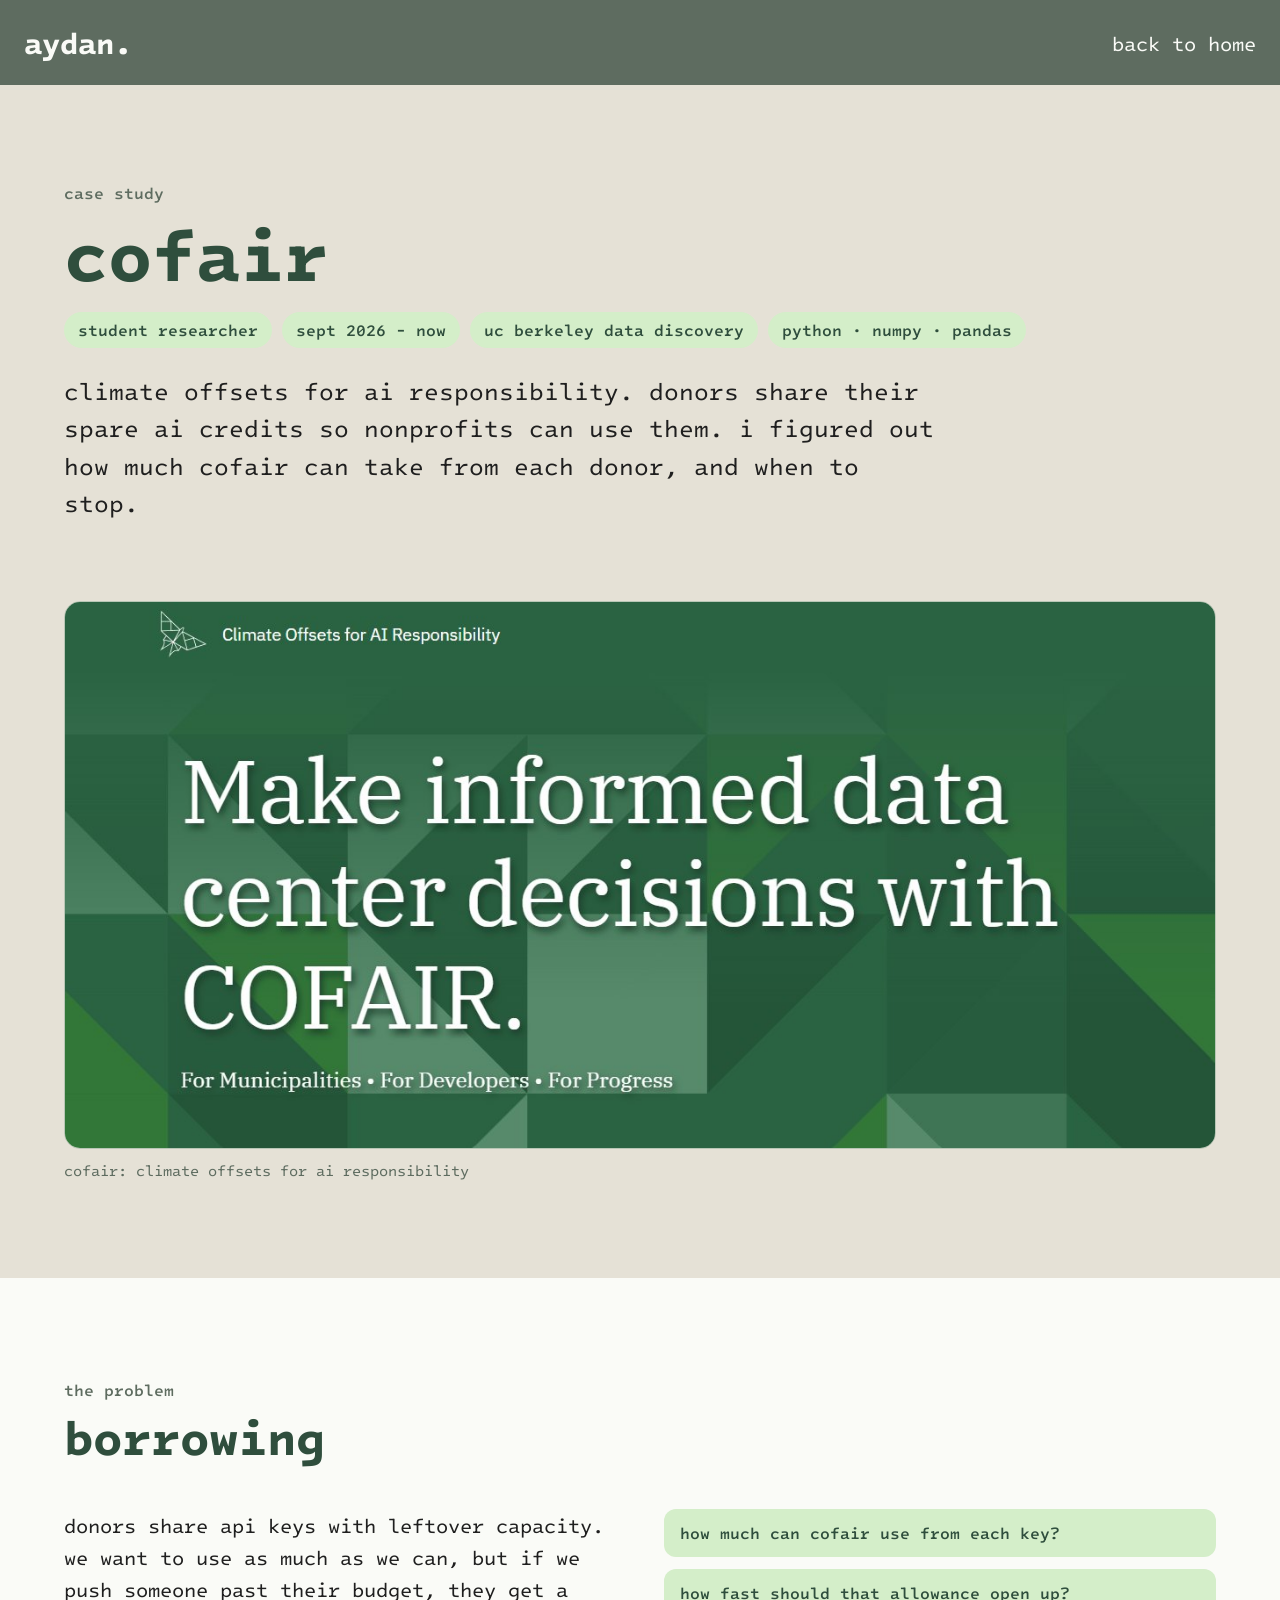
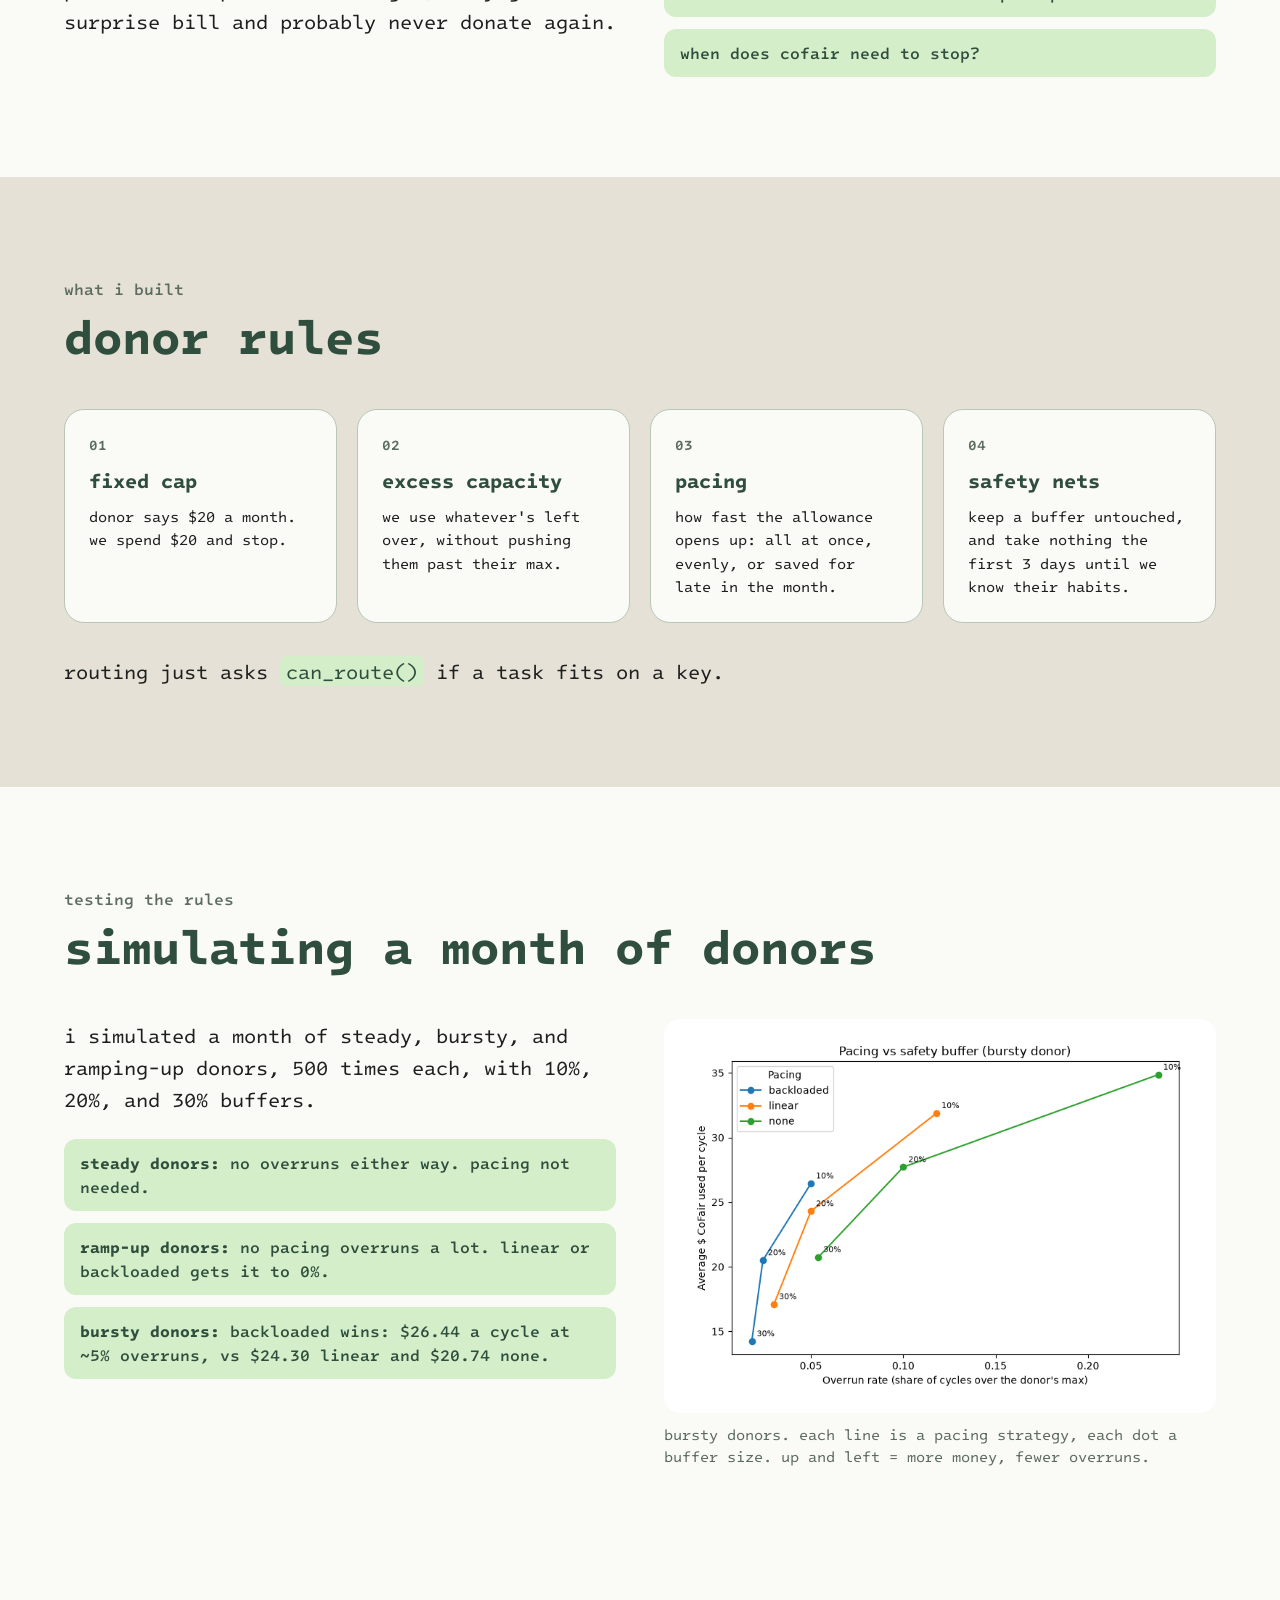
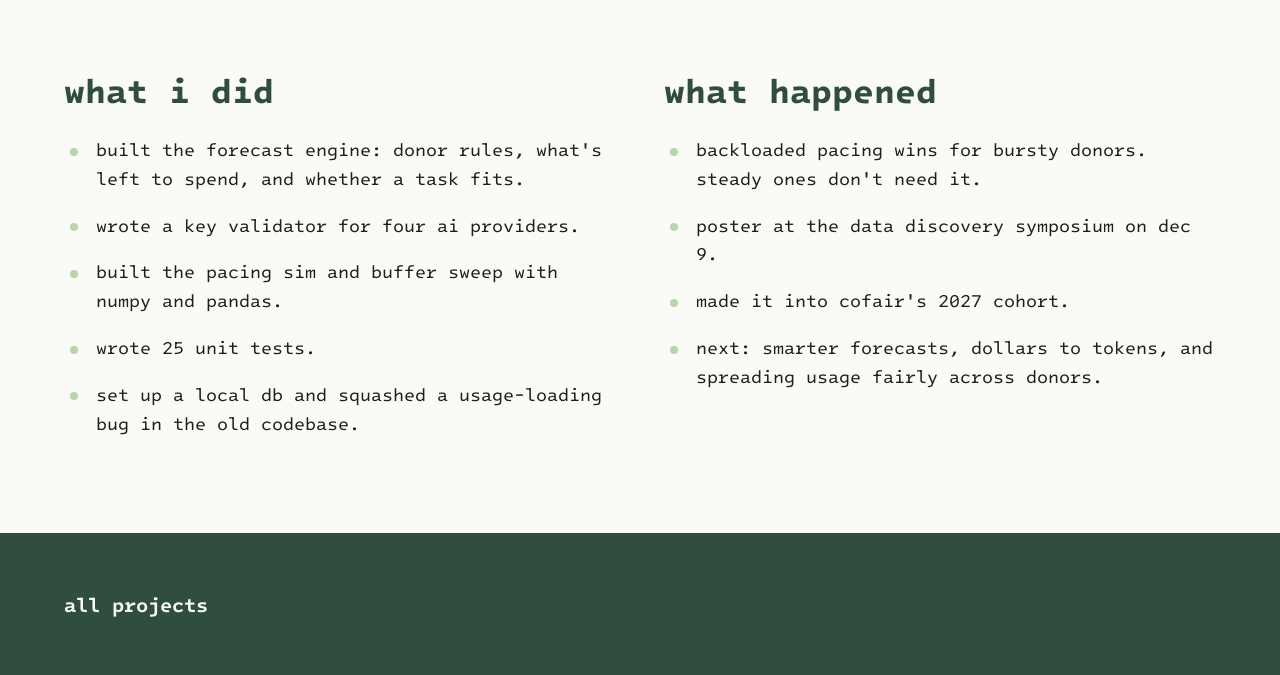
==== cofair.html @ f8b2471d "first version of my site" ====
<!DOCTYPE html>
<html lang="en">
<head>
  <meta charset="UTF-8">
  <meta name="viewport" content="width=device-width, initial-scale=1.0">
  <title>cofair · aydan gonzalez</title>
  <link rel="preconnect" href="https://fonts.googleapis.com">
  <link rel="preconnect" href="https://fonts.gstatic.com" crossorigin>
  <link href="https://fonts.googleapis.com/css2?family=Intel+One+Mono:wght@400;500;600;700&display=swap" rel="stylesheet">
  <link rel="stylesheet" href="styles.css">
</head>
<body>

  <header class="site-header">
    <div class="container">
      <a href="index.html" class="logo">aydan.</a>
      <nav class="nav">
        <a href="index.html#projects" class="nav-link" style="display:inline">back to home</a>
      </nav>
    </div>
  </header>

  <section class="study-intro">
    <div class="container fade">
      <p class="label">case study</p>
      <h1>cofair</h1>
      <div class="chips">
        <span class="chip">student researcher</span>
        <span class="chip">sept 2026 - now</span>
        <span class="chip">uc berkeley data discovery</span>
        <span class="chip">python · numpy · pandas</span>
      </div>
      <p class="summary">climate offsets for ai responsibility. donors share their spare ai credits so nonprofits can use them. i figured out how much cofair can take from each donor, and when to stop.</p>
    </div>
  </section>

  <section class="container media fade">
    <figure>
      <div class="frame wide"><img src="images/cofair-home.jpg" alt="cofair homepage: make informed data center decisions with cofair"></div>
      <figcaption>cofair: climate offsets for ai responsibility</figcaption>
    </figure>
  </section>

  <!-- ===== the problem ===== -->
  <section class="section off">
    <div class="container fade">
      <p class="label">the problem</p>
      <h2>borrowing</h2>
      <div class="mission">
        <p class="mission-text">donors share api keys with leftover capacity. we want to use as much as we can, but if we push someone past their budget, they get a surprise bill and probably never donate again.</p>
        <ul class="checklist">
          <li>how much can cofair use from each key?</li>
          <li>how fast should that allowance open up?</li>
          <li>when does cofair need to stop?</li>
        </ul>
      </div>
    </div>
  </section>

  <!-- ===== donor rules ===== -->
  <section class="section">
    <div class="container fade">
      <p class="label">what i built</p>
      <h2>donor rules</h2>
      <div class="steps">
        <div class="step">
          <span class="step-num">01</span>
          <h3>fixed cap</h3>
          <p>donor says $20 a month. we spend $20 and stop.</p>
        </div>
        <div class="step">
          <span class="step-num">02</span>
          <h3>excess capacity</h3>
          <p>we use whatever's left over, without pushing them past their max.</p>
        </div>
        <div class="step">
          <span class="step-num">03</span>
          <h3>pacing</h3>
          <p>how fast the allowance opens up: all at once, evenly, or saved for late in the month.</p>
        </div>
        <div class="step">
          <span class="step-num">04</span>
          <h3>safety nets</h3>
          <p>keep a buffer untouched, and take nothing the first 3 days until we know their habits.</p>
        </div>
      </div>
      <p class="mission-text section-intro" style="margin-top: 32px; margin-bottom: 0;">routing just asks <code>can_route()</code> if a task fits on a key.</p>
    </div>
  </section>

  <!-- ===== the simulation ===== -->
  <section class="section off">
    <div class="container fade">
      <p class="label">testing the rules</p>
      <h2>simulating a month of donors</h2>
      <div class="mission">
        <div>
          <p class="mission-text">i simulated a month of steady, bursty, and ramping-up donors, 500 times each, with 10%, 20%, and 30% buffers.</p>
          <ul class="checklist" style="margin-top: 24px;">
            <li><b>steady donors:</b> no overruns either way. pacing not needed.</li>
            <li><b>ramp-up donors:</b> no pacing overruns a lot. linear or backloaded gets it to 0%.</li>
            <li><b>bursty donors:</b> backloaded wins: $26.44 a cycle at ~5% overruns, vs $24.30 linear and $20.74 none.</li>
          </ul>
        </div>
        <figure>
          <div class="frame contain chart"><img src="images/cofair-tradeoff.png" alt="chart of average dollars cofair used per cycle vs overrun rate for three pacing strategies with a bursty donor"></div>
          <figcaption>bursty donors. each line is a pacing strategy, each dot a buffer size. up and left = more money, fewer overruns.</figcaption>
        </figure>
      </div>
    </div>
  </section>

  <section class="writeup">
    <div class="container fade">
      <div>
        <h2>what i did</h2>
        <ul>
          <li>built the forecast engine: donor rules, what's left to spend, and whether a task fits.</li>
          <li>wrote a key validator for four ai providers.</li>
          <li>built the pacing sim and buffer sweep with numpy and pandas.</li>
          <li>wrote 25 unit tests.</li>
          <li>set up a local db and squashed a usage-loading bug in the old codebase.</li>
        </ul>
      </div>
      <div>
        <h2>what happened</h2>
        <ul>
          <li>backloaded pacing wins for bursty donors. steady ones don't need it.</li>
          <li>poster at the data discovery symposium on dec 9.</li>
          <li>made it into cofair's 2027 cohort.</li>
          <li>next: smarter forecasts, dollars to tokens, and spreading usage fairly across donors.</li>
        </ul>
      </div>
    </div>
  </section>

  <footer class="study-footer">
    <div class="container">
      <a href="index.html#projects">all projects</a>
    </div>
  </footer>

  <script src="script.js"></script>
</body>
</html>
---- styles.css ----
/* ---------- colors + basics ---------- */
:root {
  --cream: #E5E1D6;
  --header: #5E6C60;
  --dark: #2F4E3D;
  --mint: #D4EEC9;
  --green: #B7D7A6;
  --sage: #B8C7B6;
  --blush: #D6C2B5;
  --off: #FAFBF7;
  --warm: #F6F2EE;
  --pale: #D7E6D8;
  --ink: #1F1F1F;
}

* { box-sizing: border-box; margin: 0; padding: 0; }

html { scroll-behavior: smooth; }

body {
  font-family: "Intel One Mono", ui-monospace, Menlo, Consolas, monospace;
  background: var(--cream);
  color: var(--ink);
  line-height: 1.5;
}

a { color: inherit; text-decoration: none; }
img, video { display: block; width: 100%; height: 100%; object-fit: cover; }

.container { max-width: 1200px; margin: 0 auto; padding: 0 24px; }

/* ---------- header ---------- */
.site-header {
  background: var(--header);
  color: var(--off);
  position: sticky;
  top: 0;
  z-index: 10;
}
.site-header .container {
  display: flex;
  align-items: center;
  justify-content: space-between;
  padding-top: 20px;
  padding-bottom: 20px;
  max-width: 1392px;
}
.logo { font-size: 30px; font-weight: 700; }
.nav { display: flex; align-items: center; gap: 36px; font-size: 20px; }

/* dark green underline that slides in on hover */
.nav-link { position: relative; }
.nav-link::after {
  content: "";
  position: absolute;
  left: 0; bottom: -4px;
  width: 100%; height: 2px;
  background: var(--mint);
  transform: scaleX(0);
  transform-origin: left;
  transition: transform 0.25s ease;
}
.nav-link:hover::after { transform: scaleX(1); }

.pill-btn {
  background: var(--off);
  color: var(--dark);
  font-weight: 600;
  padding: 8px 20px;
  border-radius: 999px;
  transition: background 0.2s;
}
.pill-btn:hover { background: var(--mint); }

/* ---------- buttons ---------- */
.btn {
  display: inline-block;
  font-family: inherit;
  font-size: 18px;
  font-weight: 600;
  padding: 14px 26px;
  border-radius: 12px;
  border: 2px solid var(--dark);
  transition: transform 0.2s, background 0.2s, color 0.2s;
}
.btn:hover { transform: translateY(-2px); }
.btn-primary { background: var(--dark); color: var(--off); }
.btn-primary:hover { background: #24402F; }
.btn-secondary { color: var(--dark); }
.btn-secondary:hover { background: var(--dark); color: var(--off); }

/* ---------- hero ---------- */
.hero .container {
  display: flex;
  align-items: center;
  justify-content: space-between;
  gap: 60px;
  padding-top: 110px;
  padding-bottom: 110px;
}
.hero h1 {
  font-size: clamp(44px, 6vw, 72px);
  line-height: 1.1;
  color: var(--dark);
  margin-bottom: 28px;
}
.hero .tagline { font-size: clamp(18px, 2vw, 24px); max-width: 680px; margin-bottom: 28px; }
.hero .buttons { display: flex; flex-wrap: wrap; gap: 16px; margin-bottom: 28px; }
.contact { display: flex; align-items: center; gap: 18px; color: var(--header); font-size: 18px; }
.contact a { color: var(--ink); transition: color 0.2s, transform 0.2s; }
.contact a:hover { color: var(--dark); transform: translateY(-2px); }
.contact svg { width: 32px; height: 32px; display: block; }

.photo {
  flex-shrink: 0;
  width: 360px;
  height: 360px;
  border-radius: 50%;
  overflow: hidden;
  background: var(--blush);
  border: 6px solid var(--green);
}

/* ---------- placeholders (delete once you add real images) ---------- */
.placeholder {
  display: flex;
  flex-direction: column;
  align-items: center;
  justify-content: center;
  gap: 12px;
  width: 100%;
  height: 100%;
  color: var(--dark);
  font-weight: 500;
  font-size: 16px;
  text-align: center;
}
.play {
  width: 64px; height: 64px;
  border-radius: 50%;
  background: var(--off);
  display: flex; align-items: center; justify-content: center;
}
.play svg { width: 24px; height: 24px; margin-left: 3px; }

/* ---------- sections ---------- */
.section { padding: 100px 0; }
.section.off { background: var(--off); }
.section.warm { background: var(--warm); }
.label { font-size: 16px; font-weight: 500; color: var(--header); margin-bottom: 6px; }
.section h2 { font-size: clamp(32px, 4vw, 48px); color: var(--dark); line-height: 1.2; margin-bottom: 44px; }

/* ---------- project cards ---------- */
.cards { display: grid; grid-template-columns: repeat(3, 1fr); gap: 24px; }
.card {
  display: flex;
  flex-direction: column;
  background: var(--off);
  border: 1px solid var(--sage);
  border-radius: 20px;
  overflow: hidden;
  transition: transform 0.25s ease, box-shadow 0.25s ease;
}
.card:hover { transform: translateY(-6px); box-shadow: 0 14px 30px rgba(47, 78, 61, 0.15); }
.card-media { height: 220px; background: var(--sage); }
.card-media.contain { background: #fff; }
.card-media.contain img { object-fit: contain; padding: 12px; }
.card-body { padding: 24px; display: flex; flex-direction: column; gap: 10px; flex: 1; }
.card h3 { font-size: 24px; color: var(--dark); line-height: 1.25; }
.card p { font-size: 16px; line-height: 1.5; }
.tags { font-size: 14px; font-weight: 500; color: var(--header); }
.read-more { margin-top: auto; padding-top: 6px; font-weight: 600; color: var(--dark); }

.more {
  margin-top: 48px;
  background: var(--warm);
  border-radius: 20px;
  padding: 32px 40px;
  display: flex;
  align-items: center;
  justify-content: space-between;
  gap: 32px;
}
.more h3 { font-size: 24px; color: var(--dark); margin-bottom: 14px; }

.chips { display: flex; flex-wrap: wrap; gap: 10px; }
.chip {
  background: var(--mint);
  color: var(--dark);
  font-size: 16px;
  font-weight: 500;
  padding: 6px 14px;
  border-radius: 999px;
}
.chip.light { background: var(--off); }

/* ---------- about ---------- */
.about-cols { display: grid; grid-template-columns: 1fr 1fr; gap: 80px; }
.about-text p { font-size: 20px; line-height: 1.6; margin-bottom: 20px; }
.about-cols h3 { font-size: 24px; color: var(--dark); margin-bottom: 18px; }

/* ---------- climbing + lifting ---------- */
.halves { display: grid; grid-template-columns: 1fr 1fr; gap: 24px; }
.panel { border-radius: 24px; padding: 36px; display: flex; flex-direction: column; gap: 20px; }
.panel.climb { background: var(--mint); }
.panel.lift { background: var(--pale); }
.panel h3 { font-size: 34px; color: var(--dark); }
.panel > p { font-size: 18px; line-height: 1.55; }
.climb-photo { aspect-ratio: 4 / 5; border-radius: 16px; overflow: hidden; background: var(--green); }

.hevy { background: var(--off); border-radius: 16px; padding: 24px; display: flex; flex-direction: column; gap: 16px; }
.hevy-top { display: flex; justify-content: space-between; align-items: center; font-size: 15px; }
.live { display: flex; align-items: center; gap: 8px; font-weight: 600; color: var(--dark); }
.live::before { content: ""; width: 10px; height: 10px; border-radius: 50%; background: #4CAF50; }
.handle { color: var(--header); font-weight: 500; }
.stats { display: grid; grid-template-columns: repeat(3, 1fr); gap: 12px; }
.stat { background: var(--warm); border-radius: 12px; padding: 14px 16px; }
.stat b { display: block; font-size: 24px; color: var(--dark); }
.stat span { font-size: 13px; color: var(--header); font-weight: 500; }
.small-label { font-size: 15px; font-weight: 600; color: var(--header); }
.workout {
  display: flex; justify-content: space-between; align-items: center;
  padding: 12px 0;
  border-top: 1px solid var(--sage);
}
.workout b { display: block; color: var(--dark); }
.workout span, .workout small { font-size: 13px; color: var(--header); }
.text-link { font-weight: 600; color: var(--dark); }
.text-link:hover { text-decoration: underline; }

/* ---------- footer ---------- */
.site-footer { background: var(--dark); color: var(--off); padding: 72px 0; }
.site-footer .container { display: flex; justify-content: space-between; align-items: flex-end; gap: 32px; }
.site-footer h2 { font-size: clamp(30px, 4vw, 44px); margin-bottom: 10px; }
.site-footer p { color: var(--mint); }
.footer-links { display: flex; flex-direction: column; align-items: flex-end; gap: 10px; font-size: 20px; font-weight: 600; }
.footer-links a:hover { color: var(--mint); }

/* ---------- case study pages ---------- */
.study-intro { padding: 96px 0 80px; }
.study-intro h1 { font-size: clamp(40px, 6vw, 72px); color: var(--dark); line-height: 1.1; margin: 8px 0 20px; }
.study-intro .summary { font-size: clamp(18px, 2vw, 24px); max-width: 880px; margin-top: 24px; line-height: 1.55; }

.media { display: flex; flex-direction: column; gap: 24px; padding-bottom: 96px; }
.media-main { border-radius: 16px; overflow: hidden; aspect-ratio: 16 / 9; background: var(--pale); }
.media-row { display: grid; grid-template-columns: 1fr 1fr; gap: 24px; }
.media-row > div { border-radius: 16px; overflow: hidden; aspect-ratio: 16 / 9; background: var(--pale); }
.media .video { background: var(--sage); }

.writeup { background: var(--off); padding: 96px 0; }
.writeup .container { display: grid; grid-template-columns: 1fr 1fr; gap: 48px; }
.writeup h2 { font-size: 34px; color: var(--dark); margin-bottom: 20px; }
.writeup ul { list-style: none; display: flex; flex-direction: column; gap: 18px; }
.writeup li { position: relative; padding-left: 32px; font-size: 18px; line-height: 1.6; }
.writeup li b { color: var(--dark); }
.writeup li::before { content: ""; position: absolute; left: 6px; top: 0.7em; width: 8px; height: 8px; border-radius: 50%; background: var(--green); }

.study-footer { background: var(--dark); color: var(--off); padding: 56px 0; font-size: 20px; font-weight: 600; }
.study-footer a:hover { color: var(--mint); }

/* ---------- photos, captions, and video ---------- */
.media-main video { background: #000; object-fit: contain; }
.caption { font-size: 15px; color: var(--header); margin-top: -8px; }
figure { display: flex; flex-direction: column; gap: 10px; }
.frame { border-radius: 16px; overflow: hidden; aspect-ratio: 4 / 3; background: var(--pale); }
.frame.contain { background: #fff; }
.frame.wide { aspect-ratio: auto; background: none; border: 1px solid var(--sage); }
.frame.wide img { height: auto; }
.frame.chart { aspect-ratio: 7 / 5; }
.frame.chart img { padding: 8px; }
.checklist li b { font-weight: 700; }
code { font-family: inherit; background: var(--mint); color: var(--dark); padding: 1px 6px; border-radius: 6px; }
.frame.contain img { object-fit: contain; padding: 16px; }
figcaption { font-size: 15px; color: var(--header); }

/* ---------- the challenge ---------- */
.mission { display: grid; grid-template-columns: 1fr 1fr; gap: 48px; align-items: start; }
.mission-text { font-size: 20px; line-height: 1.6; }
.checklist { list-style: none; display: flex; flex-direction: column; gap: 12px; }
.checklist li {
  background: var(--mint);
  color: var(--dark);
  border-radius: 12px;
  padding: 12px 16px;
  font-size: 16px;
  font-weight: 500;
}

/* ---------- navigation steps ---------- */
.steps { display: grid; grid-template-columns: repeat(4, 1fr); gap: 20px; margin-bottom: 32px; }
.step {
  background: var(--off);
  border: 1px solid var(--sage);
  border-radius: 20px;
  padding: 24px;
  display: flex;
  flex-direction: column;
  gap: 10px;
}
.step-num { font-size: 14px; font-weight: 600; color: var(--header); }
.step h3 { font-size: 20px; color: var(--dark); }
.step p { font-size: 15px; line-height: 1.55; }
.diagrams { margin-bottom: 32px; }
.steps.three { grid-template-columns: repeat(3, 1fr); margin-bottom: 0; }
.section-intro { max-width: 880px; margin-bottom: 36px; }

/* ---------- plaid token handoff ---------- */
.flow { display: grid; grid-template-columns: repeat(4, 1fr); gap: 16px; }
.flow-step {
  position: relative;
  background: var(--warm);
  border-radius: 20px;
  padding: 22px;
  display: flex;
  flex-direction: column;
  gap: 10px;
}
.flow-step p { font-size: 15px; line-height: 1.55; }
.flow-step.mine { background: var(--mint); border: 2px solid var(--dark); }
.mine-tag {
  align-self: flex-start;
  margin-top: auto;
  background: var(--dark);
  color: var(--off);
  font-size: 13px;
  font-weight: 600;
  padding: 4px 10px;
  border-radius: 999px;
}
.hardware .small-label { margin-bottom: 12px; }

/* ---------- fade up on scroll ---------- */
.fade { opacity: 0; transform: translateY(24px); transition: opacity 0.6s ease, transform 0.6s ease; }
.fade.show { opacity: 1; transform: none; }
@media (prefers-reduced-motion: reduce) {
  .fade { opacity: 1; transform: none; transition: none; }
  html { scroll-behavior: auto; }
}

/* ---------- phones + tablets ---------- */
@media (max-width: 900px) {
  .nav { gap: 18px; font-size: 16px; }
  .hero .container { flex-direction: column-reverse; align-items: flex-start; padding-top: 64px; padding-bottom: 64px; gap: 40px; }
  .photo { width: 220px; height: 220px; }
  .cards, .about-cols, .halves, .writeup .container, .media-row, .mission { grid-template-columns: 1fr; }
  .steps, .flow { grid-template-columns: 1fr 1fr; }
  .steps.three { grid-template-columns: 1fr; }
  .about-cols { gap: 40px; }
  .more { flex-direction: column; align-items: flex-start; padding: 28px; }
  .section { padding: 72px 0; }
  .site-footer .container { flex-direction: column; align-items: flex-start; }
  .footer-links { align-items: flex-start; }
}
@media (max-width: 560px) {
  .site-header .container { flex-wrap: wrap; gap: 12px; }
  .nav .nav-link { display: none; }
  .panel { padding: 24px; }
  .steps, .flow { grid-template-columns: 1fr; }
  .stats { grid-template-columns: 1fr 1fr 1fr; gap: 8px; }
  .stat { padding: 12px; }
}
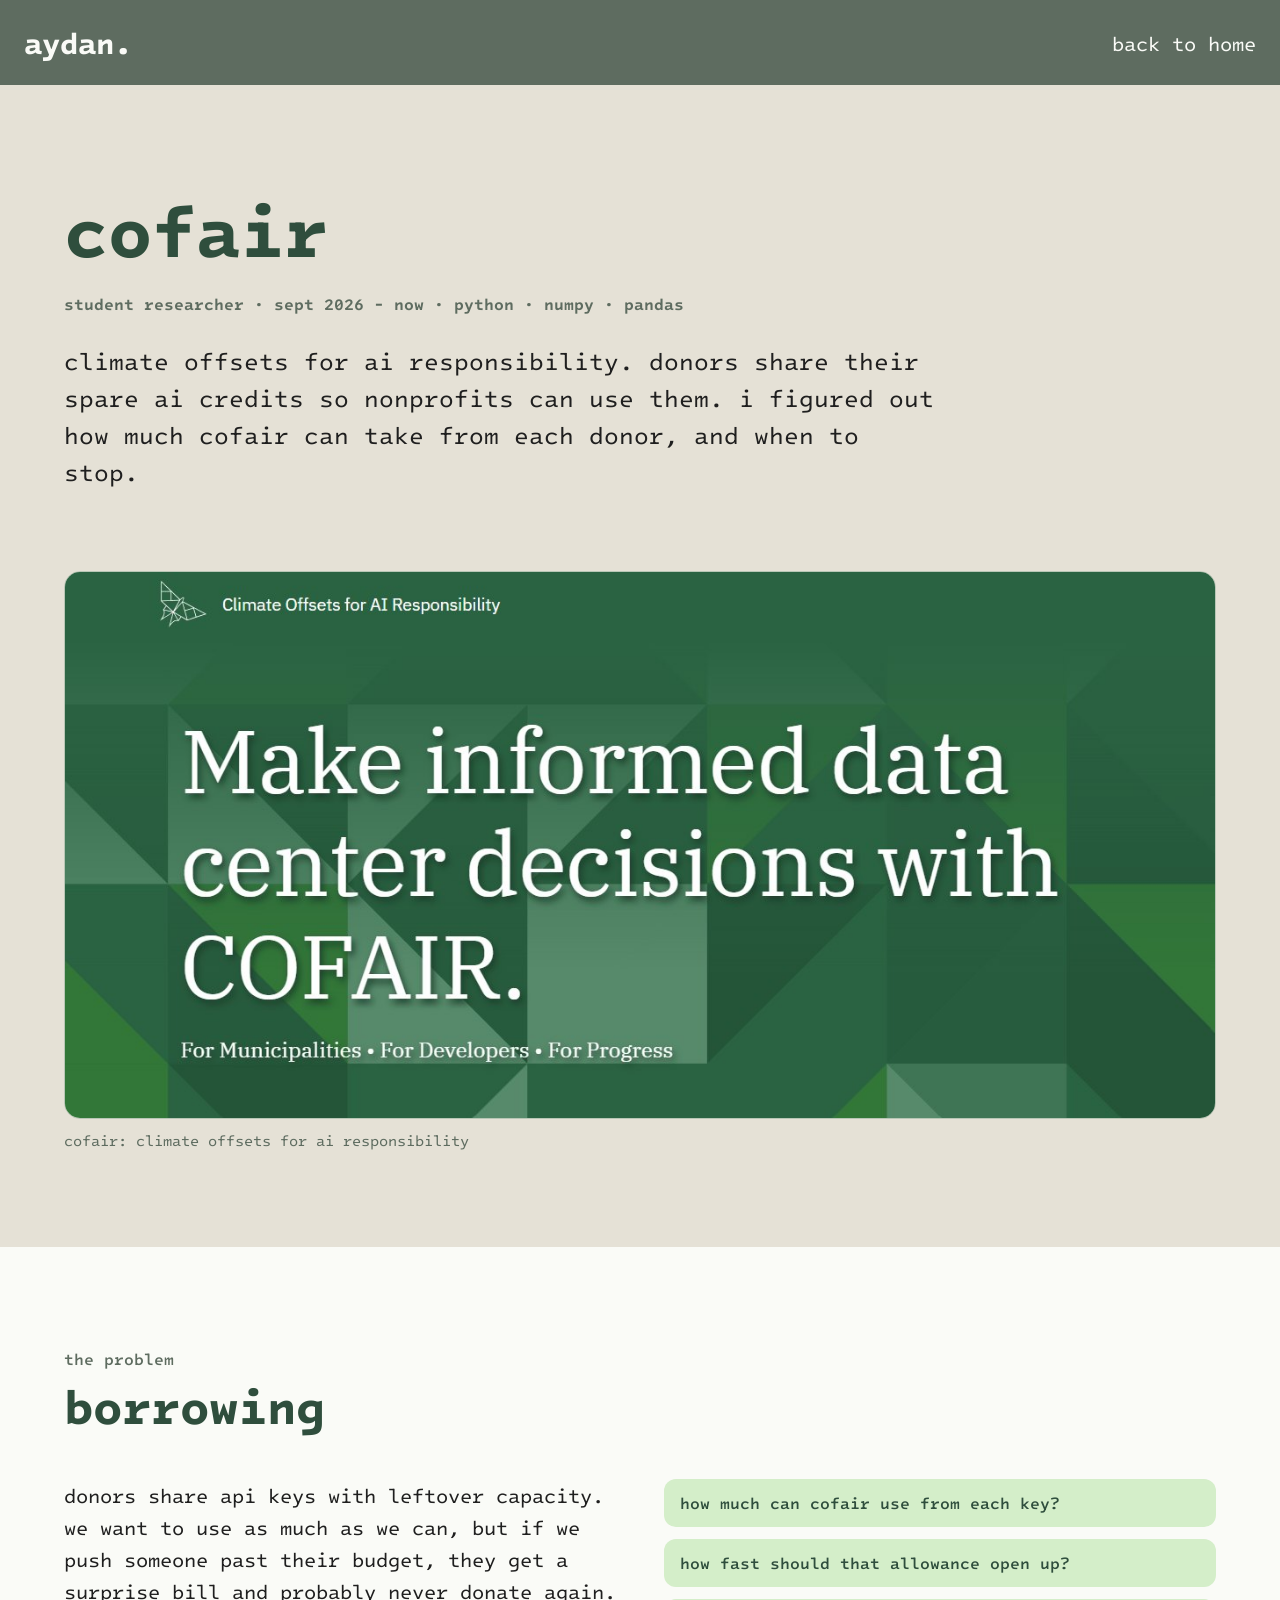
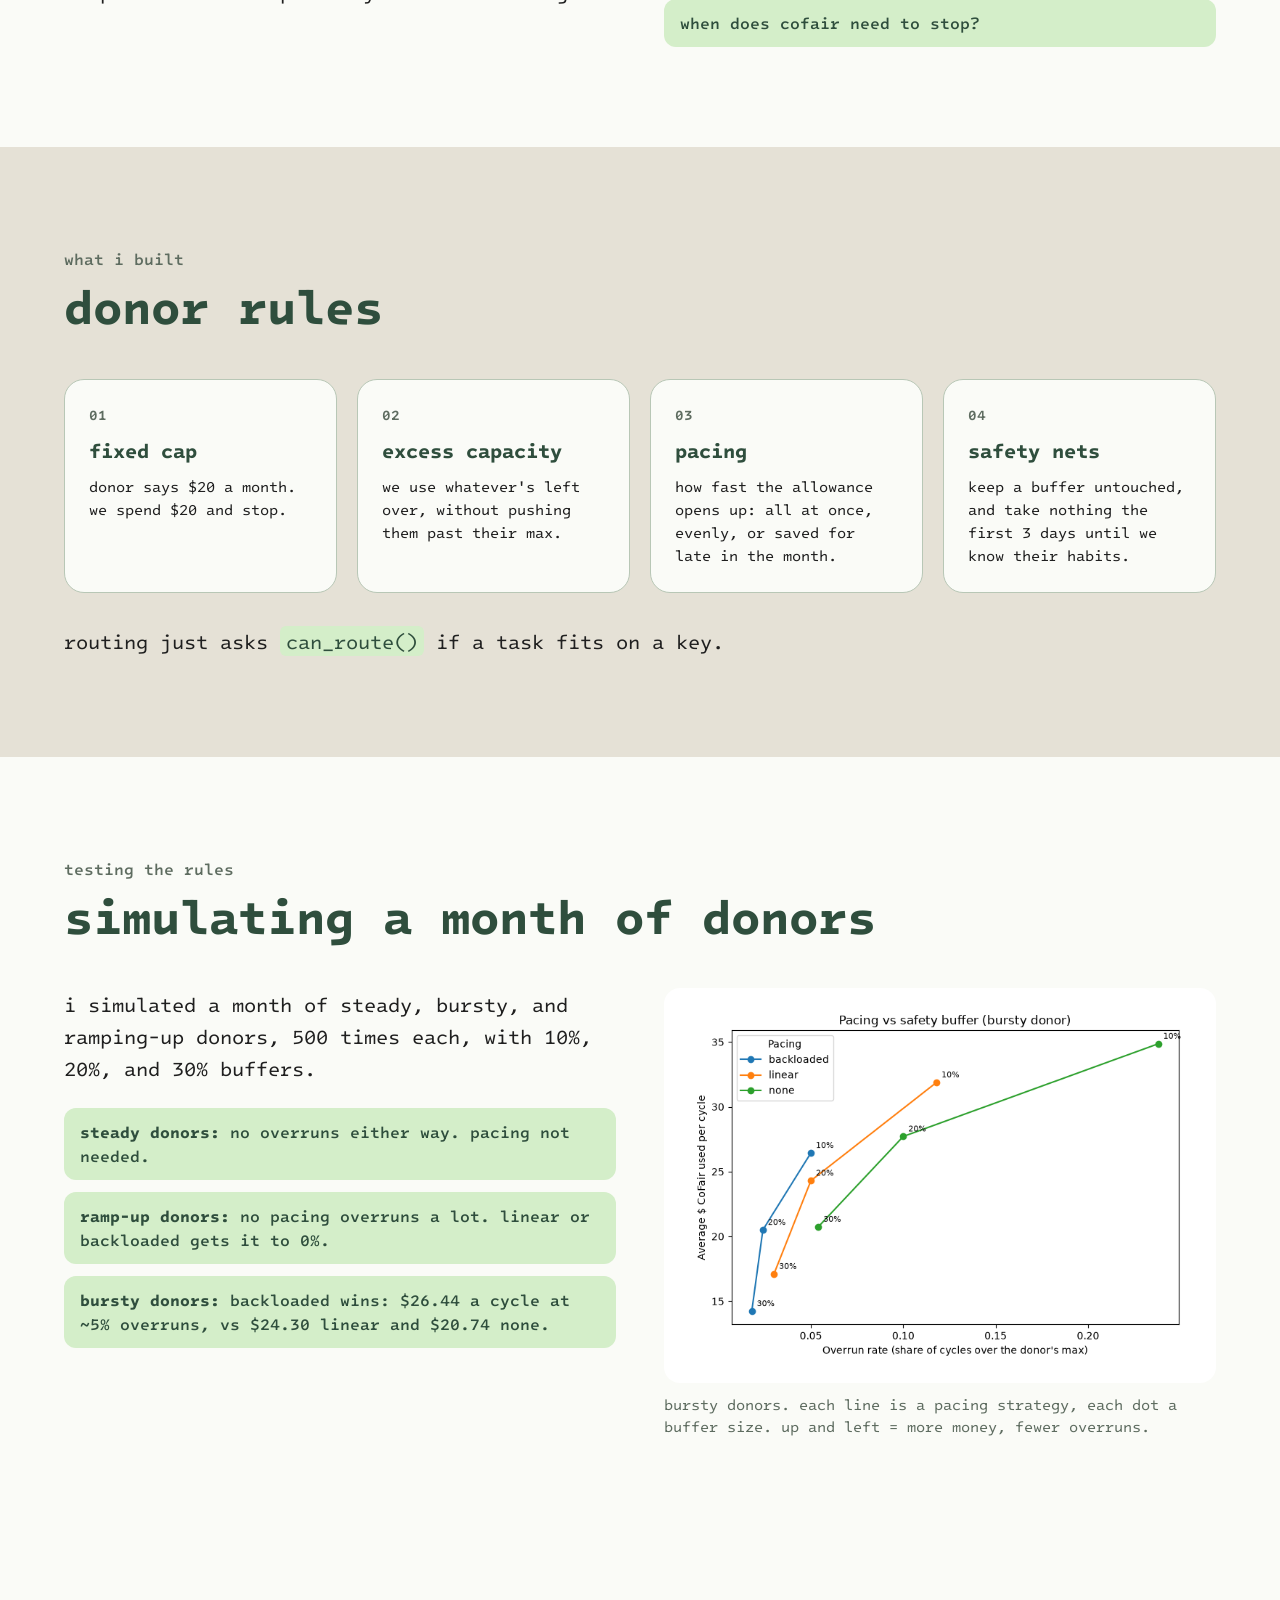
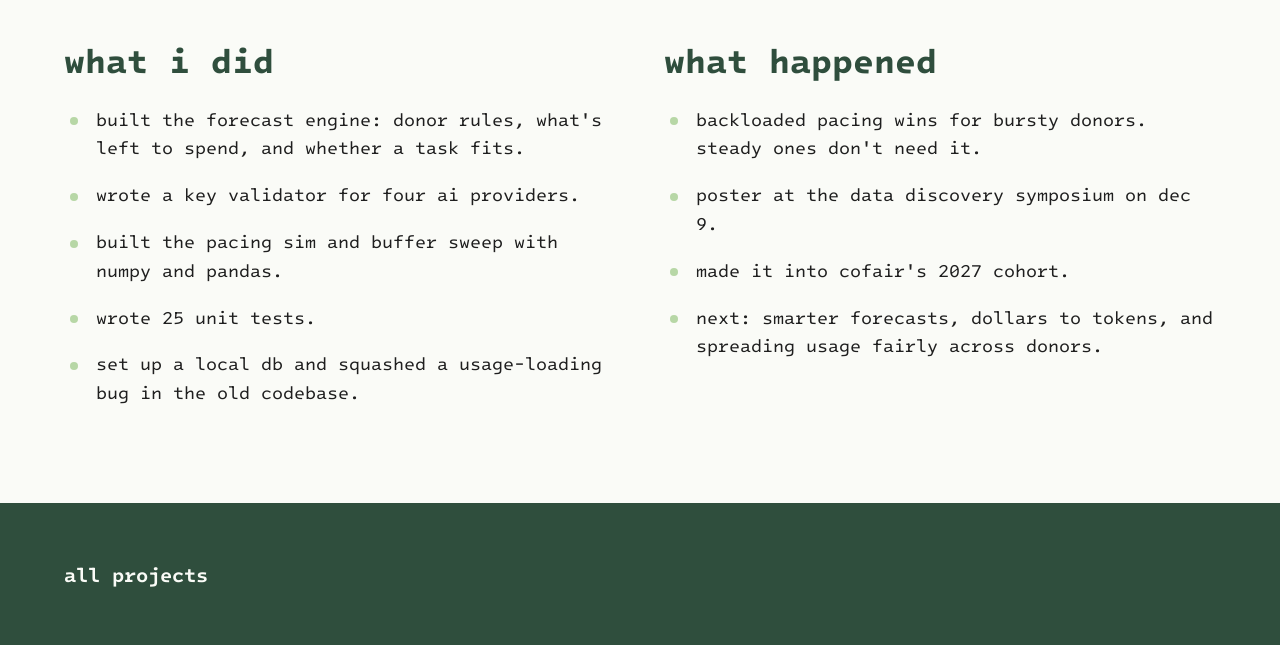
==== commit a7ef41ad: "about photo, little me, green bars" ====
--- a/cofair.html
+++ b/cofair.html
@@ -21,20 +21,14 @@
   </header>
 
   <section class="study-intro">
-    <div class="container fade">
-      <p class="label">case study</p>
+    <div class="container">
       <h1>cofair</h1>
-      <div class="chips">
-        <span class="chip">student researcher</span>
-        <span class="chip">sept 2026 - now</span>
-        <span class="chip">uc berkeley data discovery</span>
-        <span class="chip">python · numpy · pandas</span>
-      </div>
+      <p class="meta">student researcher · sept 2026 - now · python · numpy · pandas</p>
       <p class="summary">climate offsets for ai responsibility. donors share their spare ai credits so nonprofits can use them. i figured out how much cofair can take from each donor, and when to stop.</p>
     </div>
   </section>
 
-  <section class="container media fade">
+  <section class="container media">
     <figure>
       <div class="frame wide"><img src="images/cofair-home.jpg" alt="cofair homepage: make informed data center decisions with cofair"></div>
       <figcaption>cofair: climate offsets for ai responsibility</figcaption>
@@ -43,7 +37,7 @@
 
   <!-- ===== the problem ===== -->
   <section class="section off">
-    <div class="container fade">
+    <div class="container">
       <p class="label">the problem</p>
       <h2>borrowing</h2>
       <div class="mission">
@@ -59,7 +53,7 @@
 
   <!-- ===== donor rules ===== -->
   <section class="section">
-    <div class="container fade">
+    <div class="container">
       <p class="label">what i built</p>
       <h2>donor rules</h2>
       <div class="steps">
@@ -90,7 +84,7 @@
 
   <!-- ===== the simulation ===== -->
   <section class="section off">
-    <div class="container fade">
+    <div class="container">
       <p class="label">testing the rules</p>
       <h2>simulating a month of donors</h2>
       <div class="mission">
@@ -111,7 +105,7 @@
   </section>
 
   <section class="writeup">
-    <div class="container fade">
+    <div class="container">
       <div>
         <h2>what i did</h2>
         <ul>
--- a/styles.css
+++ b/styles.css
@@ -148,6 +148,7 @@
 .section.off { background: var(--off); }
 .section.warm { background: var(--warm); }
 .label { font-size: 16px; font-weight: 500; color: var(--header); margin-bottom: 6px; }
+.tiny { background: var(--mint); padding: 0 10px; border-radius: 8px; }
 .section h2 { font-size: clamp(32px, 4vw, 48px); color: var(--dark); line-height: 1.2; margin-bottom: 44px; }
 
 /* ---------- project cards ---------- */
@@ -195,7 +196,20 @@
 .chip.light { background: var(--off); }
 
 /* ---------- about ---------- */
-.about-cols { display: grid; grid-template-columns: 1fr 1fr; gap: 80px; }
+.about-cols { display: grid; grid-template-columns: 1.4fr 1fr; gap: 64px; align-items: start; }
+.about-left h3 { margin-top: 12px; }
+.stack {
+  background: var(--mint);
+  color: var(--dark);
+  border-radius: 12px;
+  padding: 14px 18px;
+  font-size: 16px;
+  font-weight: 500;
+  line-height: 1.9;
+}
+.stack span { white-space: nowrap; }
+.stack .dot { color: var(--header); }
+.about-photo { aspect-ratio: 4 / 3; border-radius: 20px; overflow: hidden; background: var(--sage); border: 6px solid var(--green); }
 .about-text p { font-size: 20px; line-height: 1.6; margin-bottom: 20px; }
 .about-cols h3 { font-size: 24px; color: var(--dark); margin-bottom: 18px; }
 
@@ -327,15 +341,21 @@
   padding: 4px 10px;
   border-radius: 999px;
 }
-.hardware .small-label { margin-bottom: 12px; }
-
-/* ---------- fade up on scroll ---------- */
-.fade { opacity: 0; transform: translateY(24px); transition: opacity 0.6s ease, transform 0.6s ease; }
-.fade.show { opacity: 1; transform: none; }
-@media (prefers-reduced-motion: reduce) {
-  .fade { opacity: 1; transform: none; transition: none; }
-  html { scroll-behavior: auto; }
-}
+.hardware .small-label { margin-bottom: 8px; }
+.hardware .meta { background: none; padding: 0; font-weight: 400; }
+
+/* ---------- green bar (tech stack + project tags) ---------- */
+.meta {
+  display: inline-block;
+  background: var(--mint);
+  color: var(--dark);
+  border-radius: 12px;
+  padding: 12px 18px;
+  font-size: 16px;
+  font-weight: 600;
+  line-height: 1.6;
+}
+.study-intro .meta { background: none; padding: 0; margin-top: 4px; color: var(--header); }
 
 /* ---------- phones + tablets ---------- */
 @media (max-width: 900px) {
@@ -346,6 +366,7 @@
   .steps, .flow { grid-template-columns: 1fr 1fr; }
   .steps.three { grid-template-columns: 1fr; }
   .about-cols { gap: 40px; }
+  .about-photo { max-width: 360px; }
   .more { flex-direction: column; align-items: flex-start; padding: 28px; }
   .section { padding: 72px 0; }
   .site-footer .container { flex-direction: column; align-items: flex-start; }
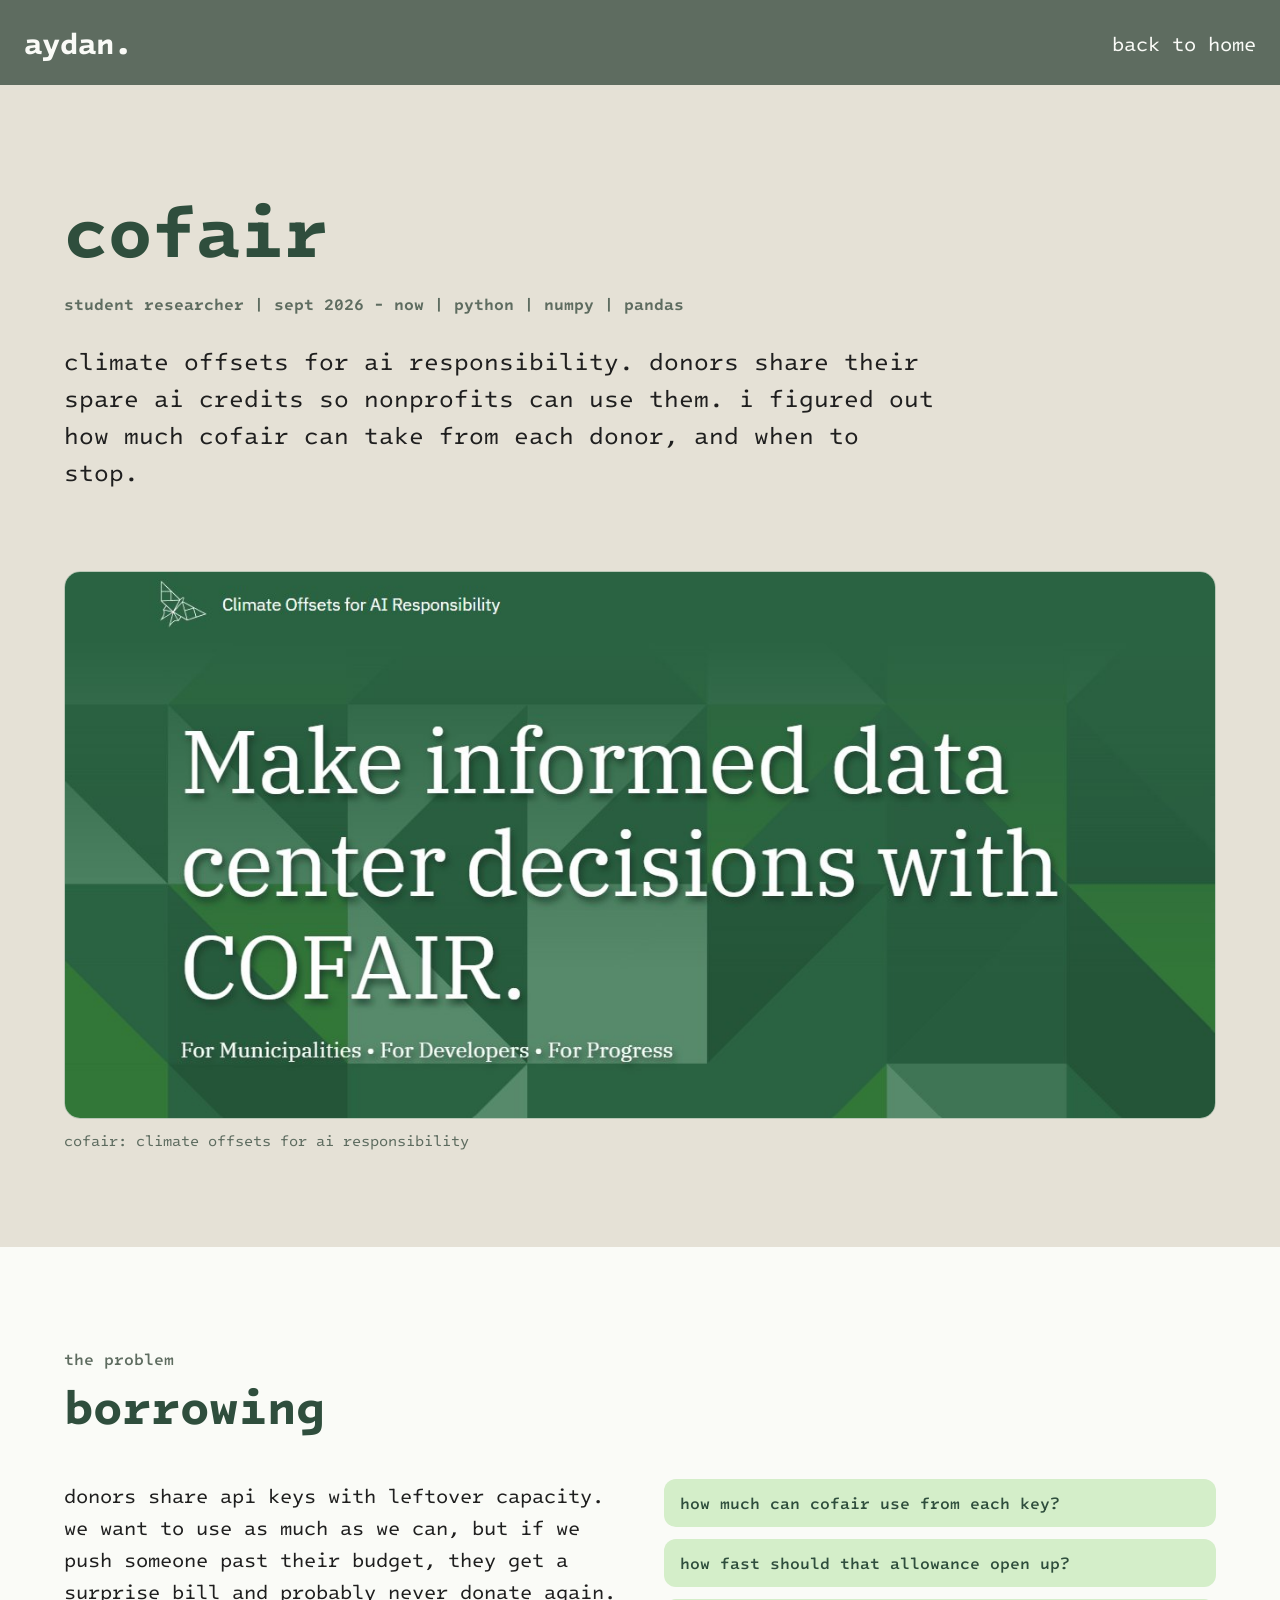
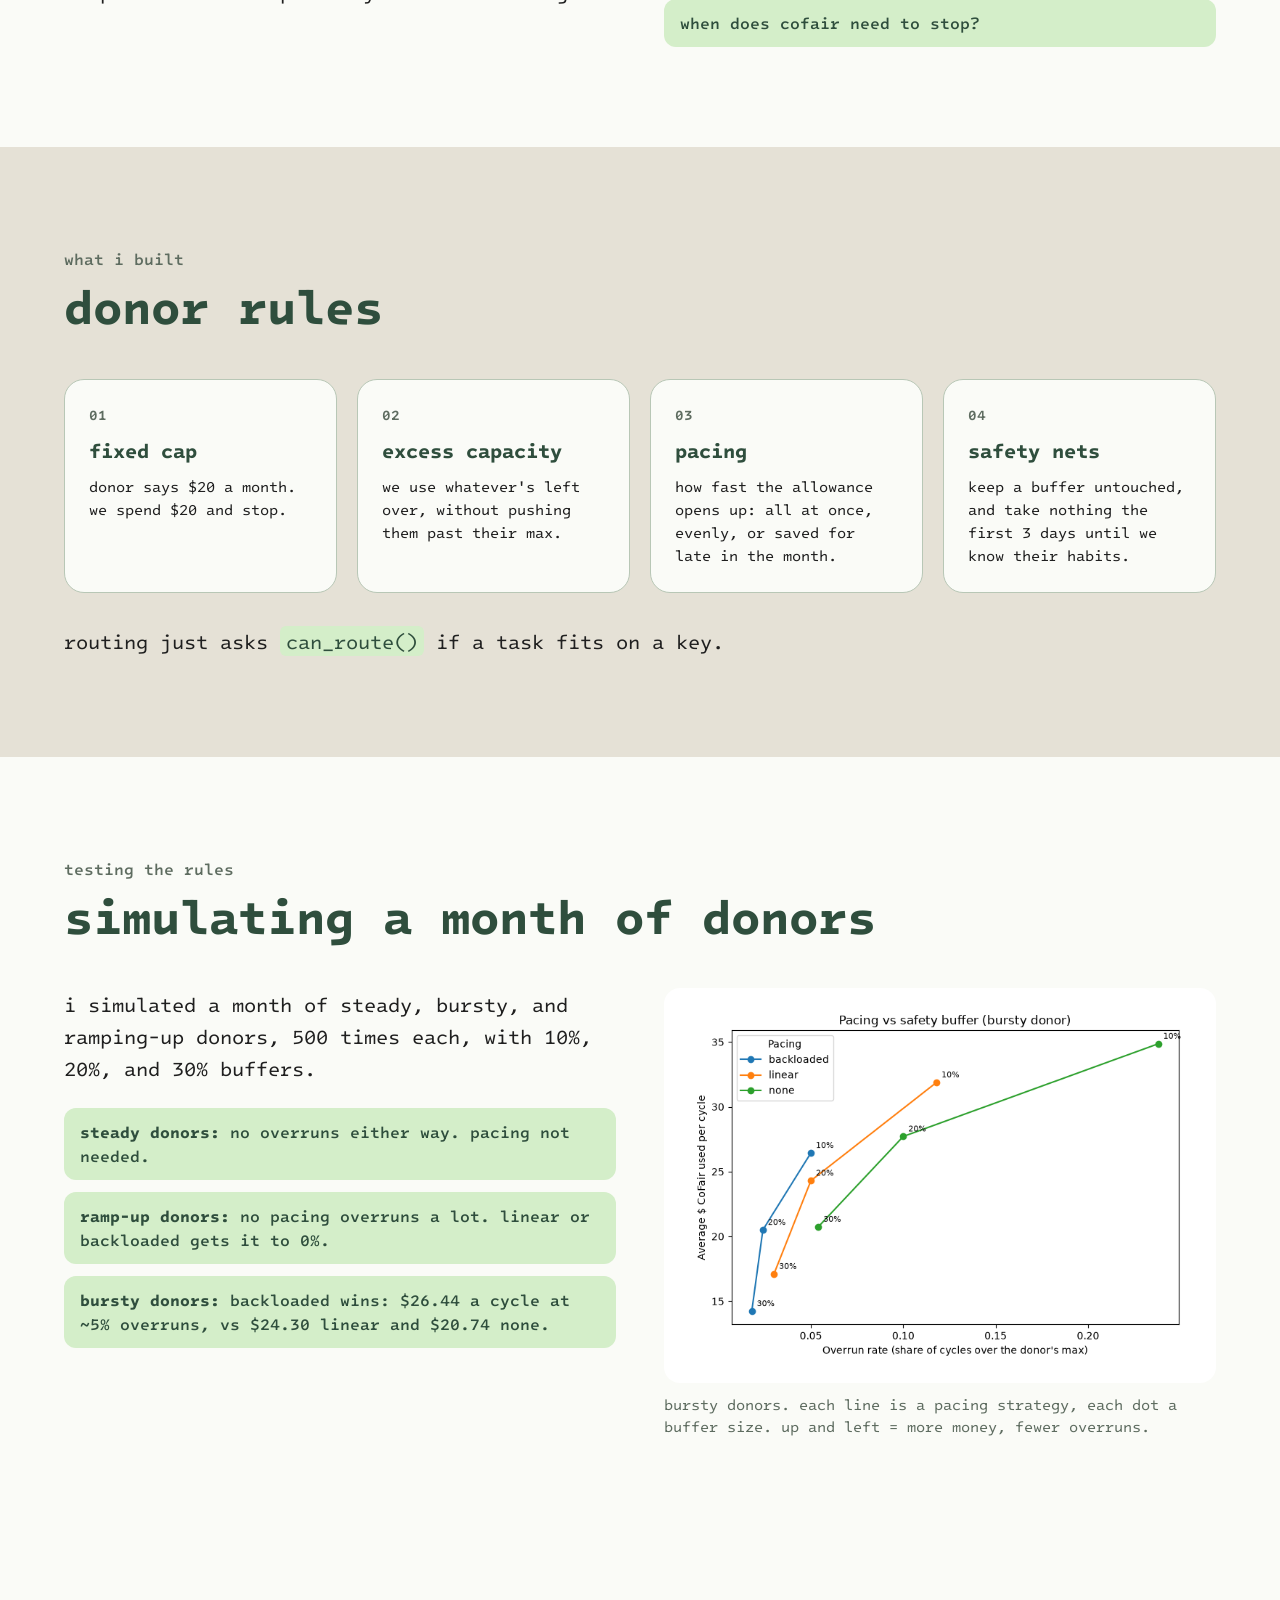
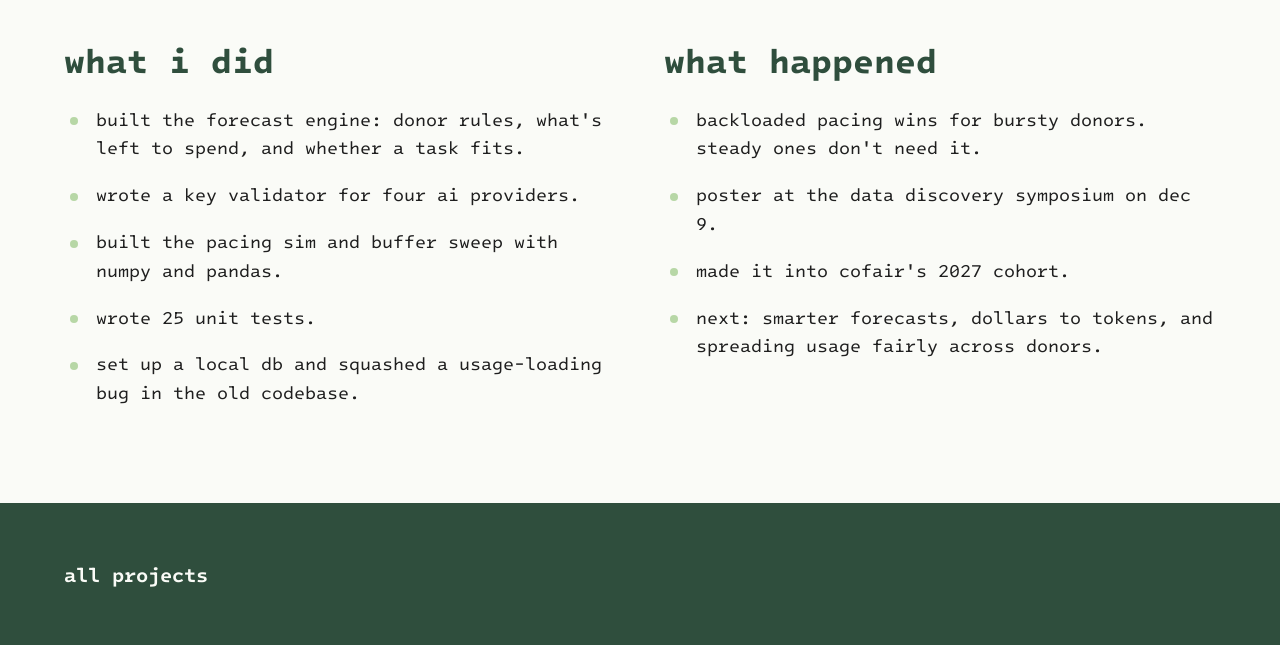
==== commit a10f003f: "Style changes" ====
--- a/cofair.html
+++ b/cofair.html
@@ -3,7 +3,7 @@
 <head>
   <meta charset="UTF-8">
   <meta name="viewport" content="width=device-width, initial-scale=1.0">
-  <title>cofair · aydan gonzalez</title>
+  <title>cofair | aydan gonzalez</title>
   <link rel="preconnect" href="https://fonts.googleapis.com">
   <link rel="preconnect" href="https://fonts.gstatic.com" crossorigin>
   <link href="https://fonts.googleapis.com/css2?family=Intel+One+Mono:wght@400;500;600;700&display=swap" rel="stylesheet">
@@ -23,7 +23,7 @@
   <section class="study-intro">
     <div class="container">
       <h1>cofair</h1>
-      <p class="meta">student researcher · sept 2026 - now · python · numpy · pandas</p>
+      <p class="meta">student researcher | sept 2026 - now | python | numpy | pandas</p>
       <p class="summary">climate offsets for ai responsibility. donors share their spare ai credits so nonprofits can use them. i figured out how much cofair can take from each donor, and when to stop.</p>
     </div>
   </section>
--- a/styles.css
+++ b/styles.css
@@ -148,7 +148,7 @@
 .section.off { background: var(--off); }
 .section.warm { background: var(--warm); }
 .label { font-size: 16px; font-weight: 500; color: var(--header); margin-bottom: 6px; }
-.tiny { background: var(--mint); padding: 0 10px; border-radius: 8px; }
+.tiny { background: var(--mint); padding: 0 8px; border-radius: 8px; font-size: 0.65em; }
 .section h2 { font-size: clamp(32px, 4vw, 48px); color: var(--dark); line-height: 1.2; margin-bottom: 44px; }
 
 /* ---------- project cards ---------- */
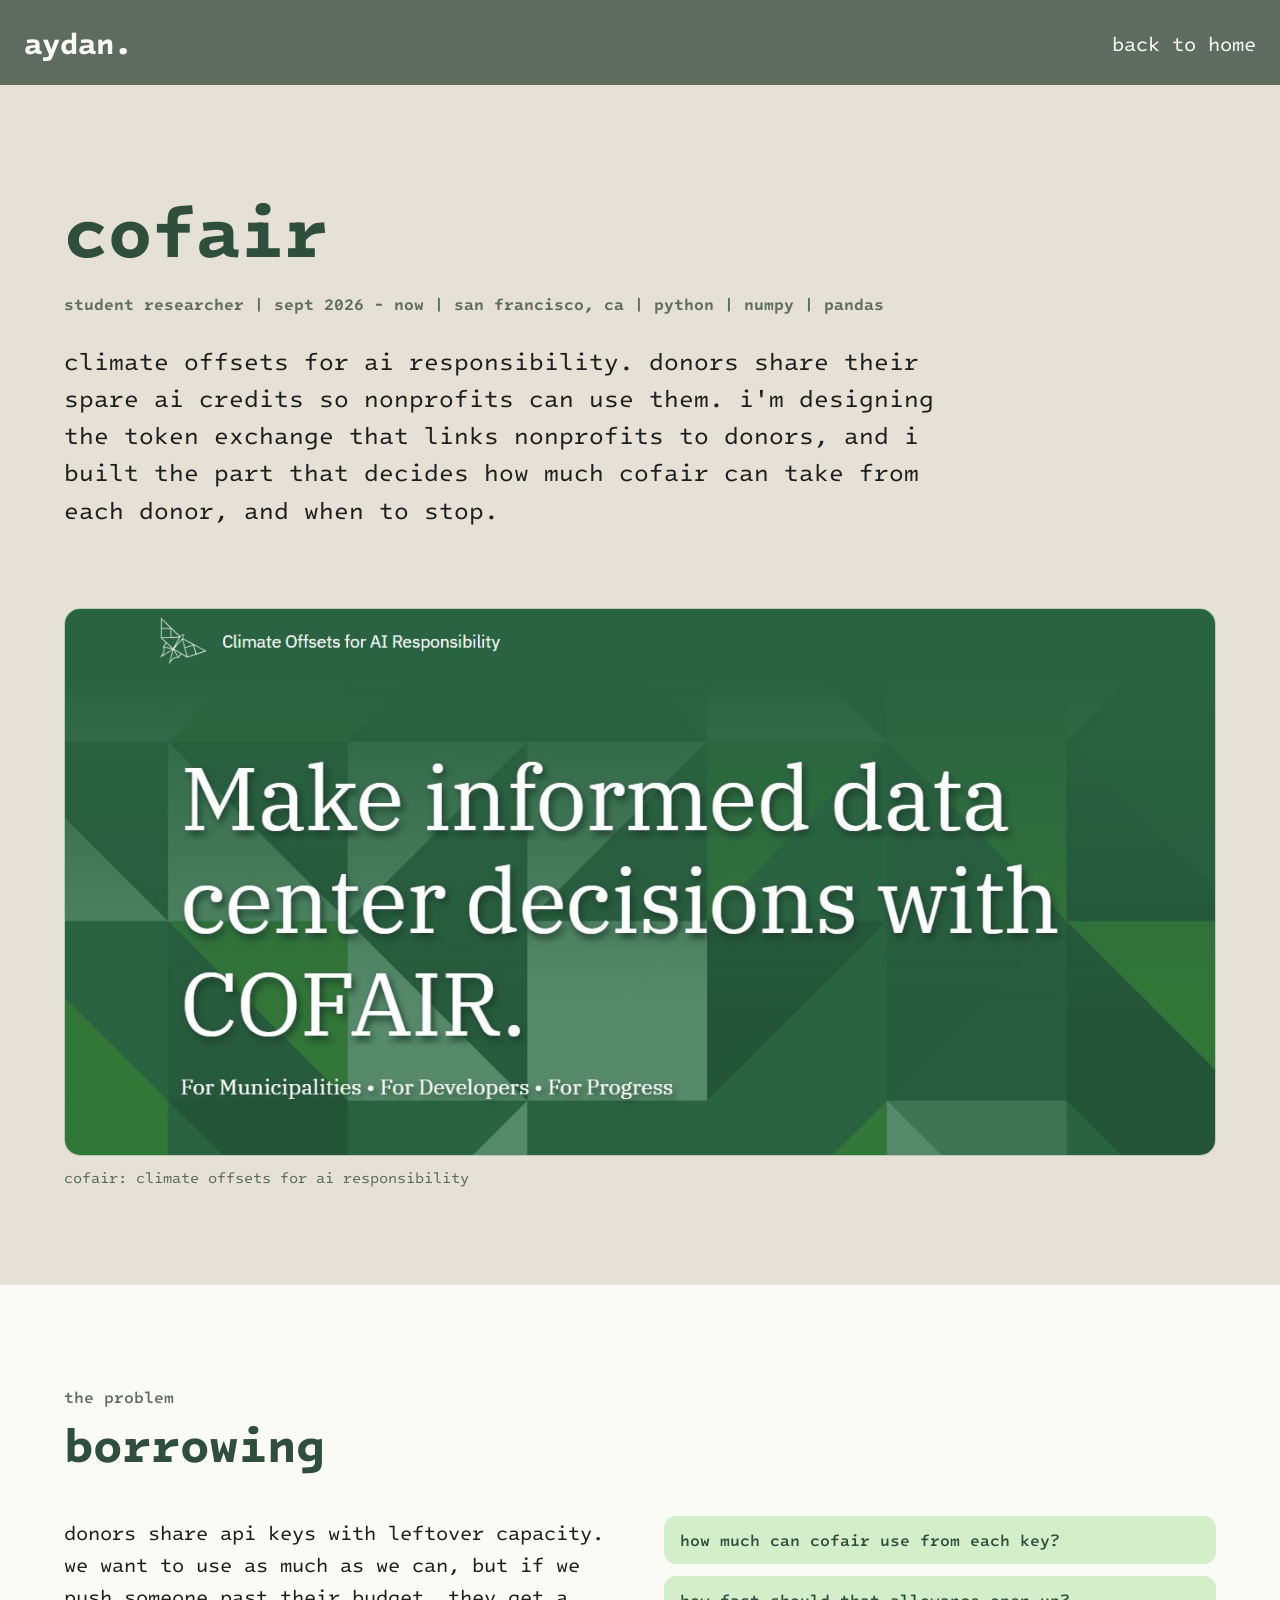
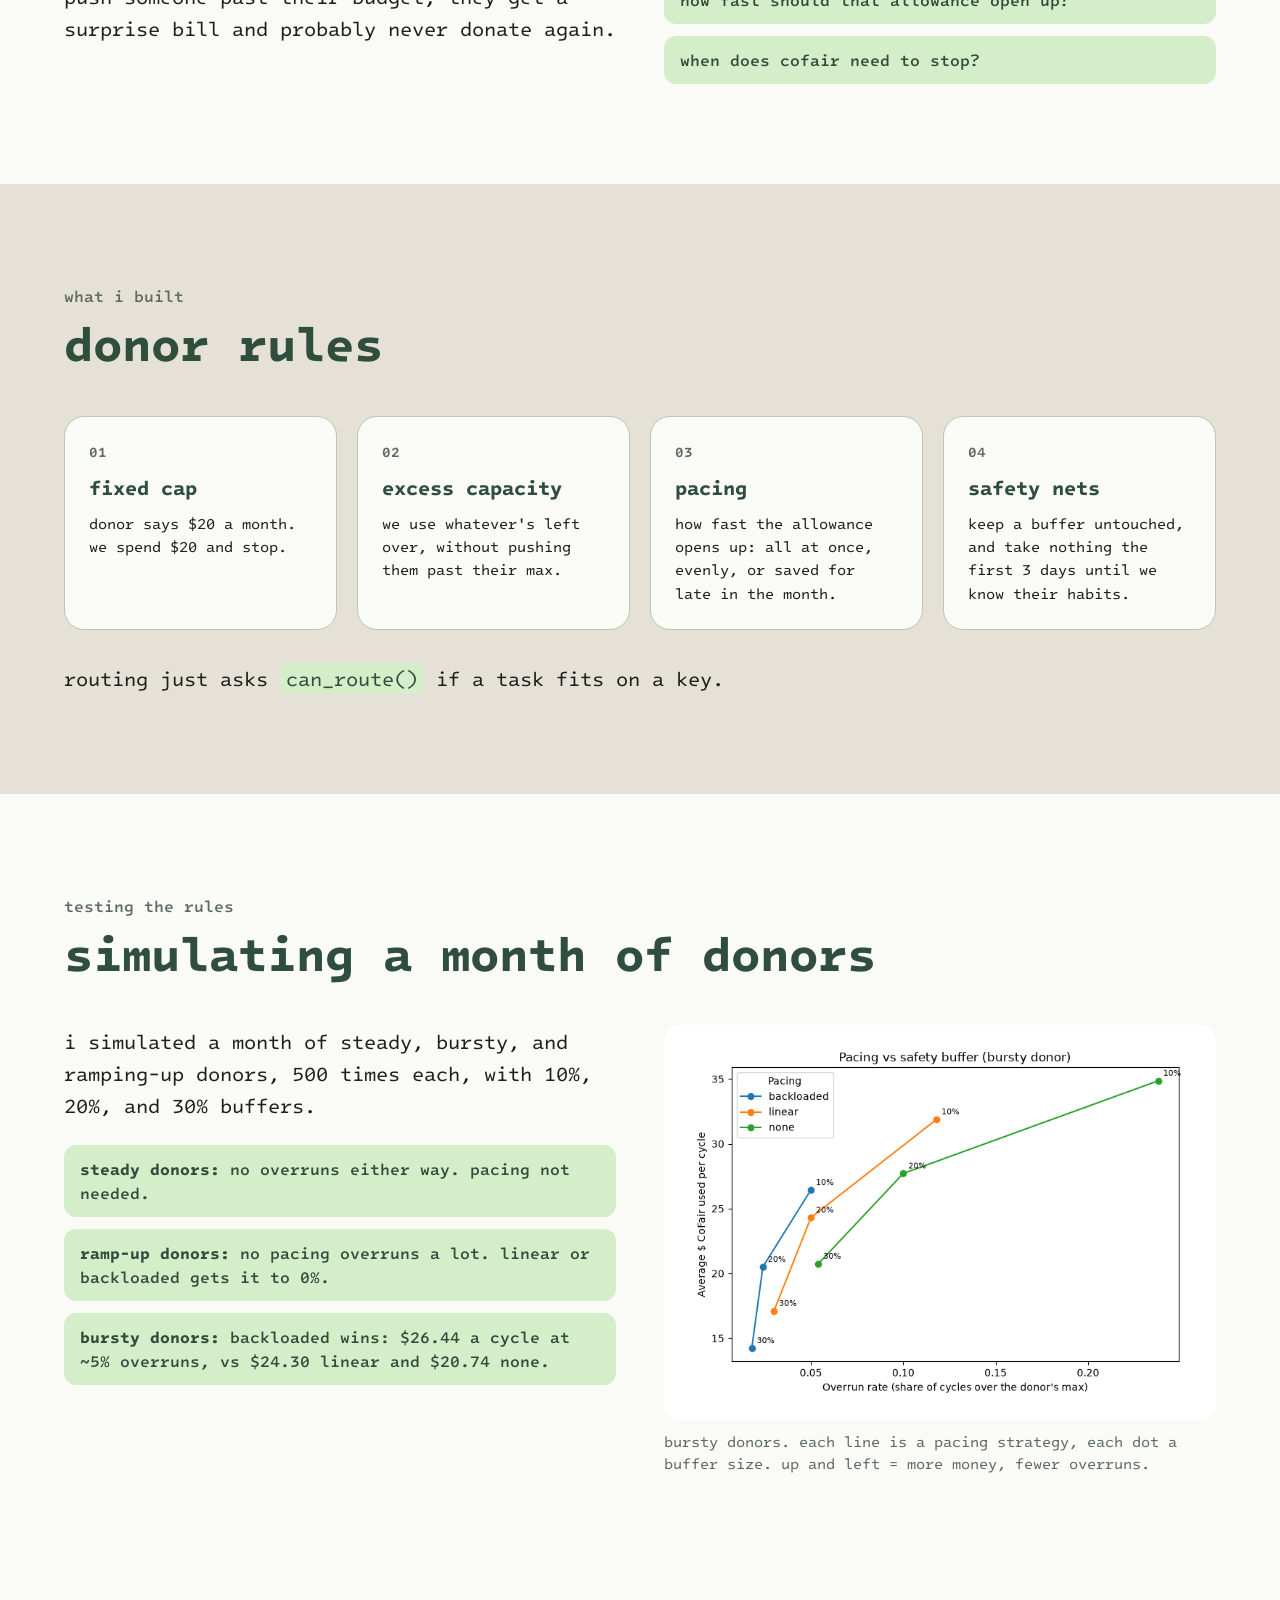
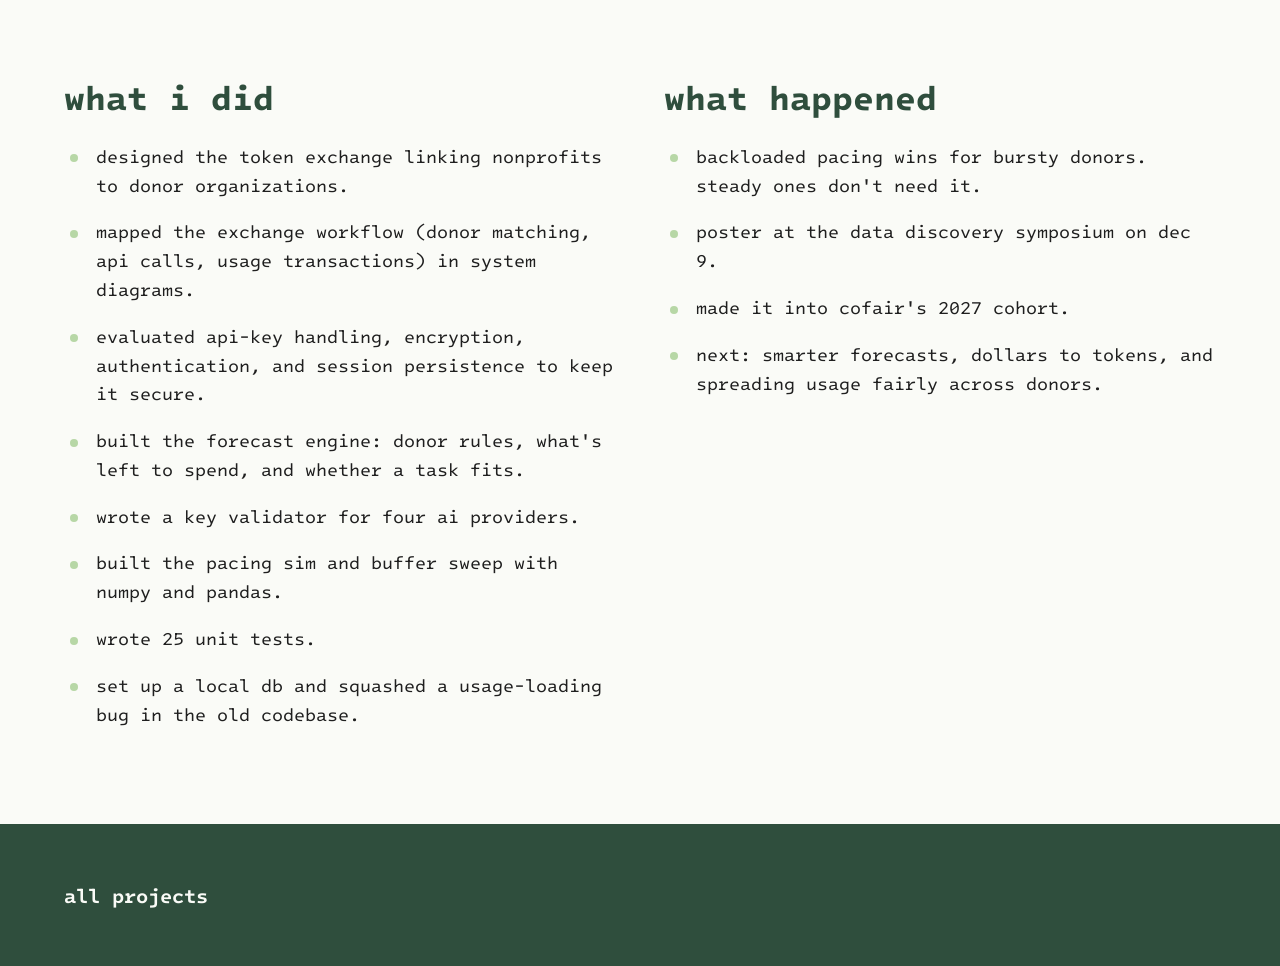
==== commit 9cce90ba: "match new resume, add physaflow, even out fun stuff panels" ====
--- a/cofair.html
+++ b/cofair.html
@@ -23,8 +23,8 @@
   <section class="study-intro">
     <div class="container">
       <h1>cofair</h1>
-      <p class="meta">student researcher | sept 2026 - now | python | numpy | pandas</p>
-      <p class="summary">climate offsets for ai responsibility. donors share their spare ai credits so nonprofits can use them. i figured out how much cofair can take from each donor, and when to stop.</p>
+      <p class="meta">student researcher | sept 2026 - now | san francisco, ca | python | numpy | pandas</p>
+      <p class="summary">climate offsets for ai responsibility. donors share their spare ai credits so nonprofits can use them. i'm designing the token exchange that links nonprofits to donors, and i built the part that decides how much cofair can take from each donor, and when to stop.</p>
     </div>
   </section>
 
@@ -109,6 +109,9 @@
       <div>
         <h2>what i did</h2>
         <ul>
+          <li>designed the token exchange linking nonprofits to donor organizations.</li>
+          <li>mapped the exchange workflow (donor matching, api calls, usage transactions) in system diagrams.</li>
+          <li>evaluated api-key handling, encryption, authentication, and session persistence to keep it secure.</li>
           <li>built the forecast engine: donor rules, what's left to spend, and whether a task fits.</li>
           <li>wrote a key validator for four ai providers.</li>
           <li>built the pacing sim and buffer sweep with numpy and pandas.</li>
--- a/styles.css
+++ b/styles.css
@@ -152,7 +152,7 @@
 .section h2 { font-size: clamp(32px, 4vw, 48px); color: var(--dark); line-height: 1.2; margin-bottom: 44px; }
 
 /* ---------- project cards ---------- */
-.cards { display: grid; grid-template-columns: repeat(3, 1fr); gap: 24px; }
+.cards { display: grid; grid-template-columns: repeat(2, 1fr); gap: 24px; }
 .card {
   display: flex;
   flex-direction: column;
@@ -165,6 +165,10 @@
 .card:hover { transform: translateY(-6px); box-shadow: 0 14px 30px rgba(47, 78, 61, 0.15); }
 .card-media { height: 220px; background: var(--sage); }
 .card-media.contain { background: #fff; }
+.card-media.logo { background: #0b1420; display: flex; align-items: center; justify-content: center; }
+.card-media.logo img { width: auto; height: 160px; object-fit: contain; }
+.card-media.wordmark { background: var(--dark); display: flex; align-items: center; justify-content: center; }
+.card-media.wordmark span { color: var(--mint); font-size: 36px; font-weight: 700; }
 .card-media.contain img { object-fit: contain; padding: 12px; }
 .card-body { padding: 24px; display: flex; flex-direction: column; gap: 10px; flex: 1; }
 .card h3 { font-size: 24px; color: var(--dark); line-height: 1.25; }
@@ -172,6 +176,11 @@
 .tags { font-size: 14px; font-weight: 500; color: var(--header); }
 .read-more { margin-top: auto; padding-top: 6px; font-weight: 600; color: var(--dark); }
 
+.also { display: grid; grid-template-columns: repeat(3, 1fr); gap: 24px; margin-top: 48px; }
+.also-item { border-top: 2px solid var(--green); padding-top: 18px; display: flex; flex-direction: column; gap: 8px; }
+.also-item h3 { font-size: 22px; color: var(--dark); }
+.also-item p { font-size: 15px; line-height: 1.55; }
+.also-meta { font-size: 13px; font-weight: 500; color: var(--header); }
 .more {
   margin-top: 48px;
   background: var(--warm);
@@ -194,6 +203,8 @@
   border-radius: 999px;
 }
 .chip.light { background: var(--off); }
+a.chip { transition: background 0.2s; }
+a.chip:hover { background: var(--green); }
 
 /* ---------- about ---------- */
 .about-cols { display: grid; grid-template-columns: 1.4fr 1fr; gap: 64px; align-items: start; }
@@ -220,9 +231,10 @@
 .panel.lift { background: var(--pale); }
 .panel h3 { font-size: 34px; color: var(--dark); }
 .panel > p { font-size: 18px; line-height: 1.55; }
-.climb-photo { aspect-ratio: 4 / 5; border-radius: 16px; overflow: hidden; background: var(--green); }
-
-.hevy { background: var(--off); border-radius: 16px; padding: 24px; display: flex; flex-direction: column; gap: 16px; }
+.climb-photo { position: relative; flex: 1; min-height: 280px; border-radius: 16px; overflow: hidden; background: var(--green); }
+.climb-photo video { position: absolute; inset: 0; }
+
+.hevy { flex: 1; background: var(--off); border-radius: 16px; padding: 24px; display: flex; flex-direction: column; gap: 16px; }
 .hevy-top { display: flex; justify-content: space-between; align-items: center; font-size: 15px; }
 .live { display: flex; align-items: center; gap: 8px; font-weight: 600; color: var(--dark); }
 .live::before { content: ""; width: 10px; height: 10px; border-radius: 50%; background: #4CAF50; }
@@ -315,6 +327,7 @@
 .step h3 { font-size: 20px; color: var(--dark); }
 .step p { font-size: 15px; line-height: 1.55; }
 .diagrams { margin-bottom: 32px; }
+.steps.two { grid-template-columns: repeat(2, 1fr); margin-bottom: 0; }
 .steps.three { grid-template-columns: repeat(3, 1fr); margin-bottom: 0; }
 .section-intro { max-width: 880px; margin-bottom: 36px; }
 
@@ -362,9 +375,10 @@
   .nav { gap: 18px; font-size: 16px; }
   .hero .container { flex-direction: column-reverse; align-items: flex-start; padding-top: 64px; padding-bottom: 64px; gap: 40px; }
   .photo { width: 220px; height: 220px; }
+  .also { grid-template-columns: 1fr; }
   .cards, .about-cols, .halves, .writeup .container, .media-row, .mission { grid-template-columns: 1fr; }
   .steps, .flow { grid-template-columns: 1fr 1fr; }
-  .steps.three { grid-template-columns: 1fr; }
+  .steps.three, .steps.two { grid-template-columns: 1fr; }
   .about-cols { gap: 40px; }
   .about-photo { max-width: 360px; }
   .more { flex-direction: column; align-items: flex-start; padding: 28px; }
@@ -376,6 +390,7 @@
   .site-header .container { flex-wrap: wrap; gap: 12px; }
   .nav .nav-link { display: none; }
   .panel { padding: 24px; }
+  .climb-photo { min-height: 0; aspect-ratio: 4 / 5; flex: none; }
   .steps, .flow { grid-template-columns: 1fr; }
   .stats { grid-template-columns: 1fr 1fr 1fr; gap: 8px; }
   .stat { padding: 12px; }
